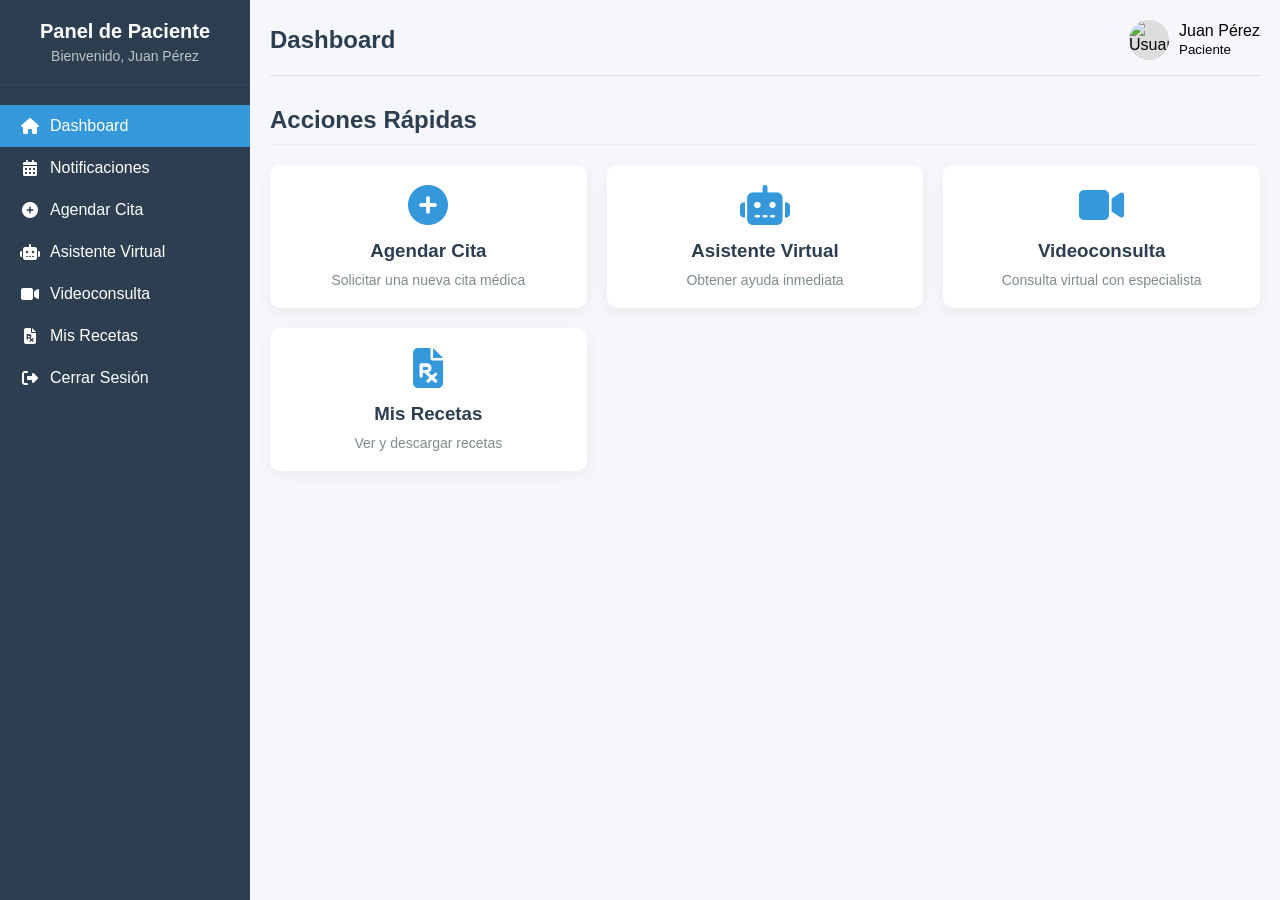
==== index.html @ 9c6218dd "Telemed" ====
<!DOCTYPE html>
<html lang="es">
<head>
    <meta charset="UTF-8">
    <meta name="viewport" content="width=device-width, initial-scale=1.0">
    <title>Panel de Paciente - Sistema Médico</title>
    <link rel="stylesheet" href="https://cdnjs.cloudflare.com/ajax/libs/font-awesome/6.4.0/css/all.min.css">
    <style>
        :root {
            --primary-color: #3498db;
            --secondary-color: #2c3e50;
            --accent-color: #e74c3c;
            --light-color: #ecf0f1;
            --success-color: #2ecc71;
            --warning-color: #f39c12;
            --sidebar-width: 250px;
        }
        
        * {
            margin: 0;
            padding: 0;
            box-sizing: border-box;
            font-family: 'Segoe UI', Tahoma, Geneva, Verdana, sans-serif;
        }
        
        body {
            background-color: #f5f7fa;
            display: flex;
            min-height: 100vh;
        }
        
        /* Sidebar */
        .sidebar {
            width: var(--sidebar-width);
            background-color: var(--secondary-color);
            color: white;
            height: 100vh;
            position: fixed;
            transition: all 0.3s;
            z-index: 1000;
        }
        
        .sidebar-header {
            padding: 20px;
            text-align: center;
            border-bottom: 1px solid #34495e;
        }
        
        .sidebar-header h2 {
            font-size: 20px;
            margin-bottom: 5px;
        }
        
        .sidebar-header p {
            font-size: 14px;
            color: #bdc3c7;
        }
        
        .sidebar-menu {
            padding: 20px 0;
        }
        
        .menu-item {
            padding: 12px 20px;
            display: flex;
            align-items: center;
            cursor: pointer;
            transition: background-color 0.3s;
        }
        
        .menu-item:hover {
            background-color: #34495e;
        }
        
        .menu-item.active {
            background-color: var(--primary-color);
        }
        
        .menu-item i {
            margin-right: 10px;
            width: 20px;
            text-align: center;
        }
        
        /* Main Content */
        .main-content {
            flex: 1;
            margin-left: var(--sidebar-width);
            padding: 20px;
            transition: all 0.3s;
        }
        
        .header {
            display: flex;
            justify-content: space-between;
            align-items: center;
            margin-bottom: 30px;
            padding-bottom: 15px;
            border-bottom: 1px solid #ddd;
        }
        
        .header h1 {
            color: var(--secondary-color);
            font-size: 24px;
        }
        
        .user-info {
            display: flex;
            align-items: center;
        }
        
        .user-info img {
            width: 40px;
            height: 40px;
            border-radius: 50%;
            margin-right: 10px;
            background-color: #ddd;
        }
        
        /* Content Sections */
        .content-section {
            display: none;
            background-color: white;
            border-radius: 10px;
            box-shadow: 0 5px 15px rgba(0, 0, 0, 0.1);
            padding: 25px;
            margin-bottom: 30px;
        }
        
        .content-section.active {
            display: block;
        }
        
        .section-title {
            color: var(--secondary-color);
            margin-bottom: 20px;
            padding-bottom: 10px;
            border-bottom: 1px solid #eee;
        }
        
        /* Dashboard */
        .dashboard-cards {
            display: grid;
            grid-template-columns: repeat(auto-fill, minmax(250px, 1fr));
            gap: 20px;
            margin-bottom: 30px;
        }
        
        .card {
            background-color: white;
            border-radius: 10px;
            box-shadow: 0 5px 15px rgba(0, 0, 0, 0.05);
            padding: 20px;
            text-align: center;
            transition: transform 0.3s;
        }
        
        .card:hover {
            transform: translateY(-5px);
        }
        
        .card i {
            font-size: 40px;
            margin-bottom: 15px;
            color: var(--primary-color);
        }
        
        .card h3 {
            color: var(--secondary-color);
            margin-bottom: 10px;
        }
        
        .card p {
            color: #7f8c8d;
            font-size: 14px;
        }
        
        /* Forms */
        .form-group {
            margin-bottom: 20px;
        }
        
        .form-group label {
            display: block;
            margin-bottom: 5px;
            color: var(--secondary-color);
            font-weight: 500;
        }
        
        .form-group input, .form-group select, .form-group textarea {
            width: 100%;
            padding: 12px 15px;
            border: 1px solid #ddd;
            border-radius: 5px;
            font-size: 14px;
            transition: border 0.3s;
        }
        
        .form-group input:focus, .form-group select:focus, .form-group textarea:focus {
            border-color: var(--primary-color);
            outline: none;
        }
        
        .btn {
            display: inline-block;
            padding: 12px 20px;
            background-color: var(--primary-color);
            color: white;
            border: none;
            border-radius: 5px;
            font-size: 16px;
            cursor: pointer;
            transition: background-color 0.3s;
            text-decoration: none;
        }
        
        .btn:hover {
            background-color: #2980b9;
        }
        
        .btn-success {
            background-color: var(--success-color);
        }
        
        .btn-success:hover {
            background-color: #27ae60;
        }
        
        .btn-warning {
            background-color: var(--warning-color);
        }
        
        .btn-warning:hover {
            background-color: #e67e22;
        }
        
        /* Appointments */
        .appointments-list {
            display: grid;
            gap: 15px;
        }
        
        .appointment-item {
            display: flex;
            justify-content: space-between;
            align-items: center;
            padding: 15px;
            border: 1px solid #eee;
            border-radius: 5px;
            background-color: #f9f9f9;
        }
        
        .appointment-info h4 {
            color: var(--secondary-color);
            margin-bottom: 5px;
        }
        
        .appointment-info p {
            color: #7f8c8d;
            font-size: 14px;
        }
        
        .appointment-actions {
            display: flex;
            gap: 10px;
        }
        
        /* Chatbot */
        .chatbot-container {
            display: flex;
            flex-direction: column;
            height: 500px;
            border: 1px solid #ddd;
            border-radius: 10px;
            overflow: hidden;
        }
        
        .chatbot-header {
            background-color: var(--primary-color);
            color: white;
            padding: 15px;
            text-align: center;
        }
        
        .chatbot-messages {
            flex: 1;
            padding: 15px;
            overflow-y: auto;
            background-color: #f9f9f9;
        }
        
        .message {
            margin-bottom: 15px;
            padding: 10px 15px;
            border-radius: 18px;
            max-width: 80%;
        }
        
        .message.bot {
            background-color: white;
            border: 1px solid #ddd;
            align-self: flex-start;
        }
        
        .message.user {
            background-color: var(--primary-color);
            color: white;
            margin-left: auto;
        }
        
        .chatbot-input {
            display: flex;
            padding: 15px;
            border-top: 1px solid #ddd;
            background-color: white;
        }
        
        .chatbot-input input {
            flex: 1;
            padding: 12px;
            border: 1px solid #ddd;
            border-radius: 30px;
            margin-right: 10px;
        }
        
        .quick-actions {
            display: flex;
            flex-wrap: wrap;
            gap: 10px;
            margin-top: 15px;
        }
        
        .quick-action {
            background-color: #e1f0fa;
            border: 1px solid #b3d9f2;
            border-radius: 20px;
            padding: 8px 15px;
            font-size: 14px;
            cursor: pointer;
            transition: background-color 0.3s;
        }
        
        .quick-action:hover {
            background-color: #cce5ff;
        }
        
        /* Payment */
        .payment-methods {
            display: grid;
            grid-template-columns: repeat(auto-fill, minmax(200px, 1fr));
            gap: 15px;
            margin-bottom: 20px;
        }
        
        .payment-method {
            border: 2px solid #ddd;
            border-radius: 10px;
            padding: 15px;
            text-align: center;
            cursor: pointer;
            transition: all 0.3s;
        }
        
        .payment-method.selected {
            border-color: var(--primary-color);
            background-color: #e1f0fa;
        }
        
        .payment-method i {
            font-size: 30px;
            margin-bottom: 10px;
            color: var(--secondary-color);
        }
        
        /* Prescriptions */
        .prescriptions-list {
            display: grid;
            gap: 15px;
        }
        
        .prescription-item {
            display: flex;
            justify-content: space-between;
            align-items: center;
            padding: 15px;
            border: 1px solid #eee;
            border-radius: 5px;
            background-color: #f9f9f9;
        }
        
        .prescription-info h4 {
            color: var(--secondary-color);
            margin-bottom: 5px;
        }
        
        .prescription-info p {
            color: #7f8c8d;
            font-size: 14px;
        }
        
        /* Modal */
        .modal {
            display: none;
            position: fixed;
            top: 0;
            left: 0;
            width: 100%;
            height: 100%;
            background-color: rgba(0, 0, 0, 0.5);
            z-index: 2000;
            justify-content: center;
            align-items: center;
        }
        
        .modal-content {
            background-color: white;
            border-radius: 10px;
            width: 90%;
            max-width: 500px;
            padding: 25px;
            position: relative;
        }
        
        .modal-header {
            display: flex;
            justify-content: space-between;
            align-items: center;
            margin-bottom: 20px;
        }
        
        .close-modal {
            background: none;
            border: none;
            font-size: 24px;
            cursor: pointer;
            color: #7f8c8d;
        }
        
        /* Responsive */
        @media (max-width: 768px) {
            .sidebar {
                width: 70px;
                overflow: hidden;
            }
            
            .sidebar-header h2, .sidebar-header p, .menu-item span {
                display: none;
            }
            
            .menu-item {
                justify-content: center;
            }
            
            .menu-item i {
                margin-right: 0;
                font-size: 20px;
            }
            
            .main-content {
                margin-left: 70px;
            }
        }
        
        @media (max-width: 576px) {
            .dashboard-cards {
                grid-template-columns: 1fr;
            }
            
            .appointment-item, .prescription-item {
                flex-direction: column;
                align-items: flex-start;
            }
            
            .appointment-actions {
                margin-top: 10px;
                width: 100%;
                justify-content: space-between;
            }
        }
    </style>
</head>
<body>
    <!-- Sidebar -->
    <div class="sidebar">
        <div class="sidebar-header">
            <h2>Panel de Paciente</h2>
            <p>Bienvenido, Juan Pérez</p>
        </div>
        <div class="sidebar-menu">
            <div class="menu-item active" data-section="dashboard">
                <i class="fas fa-home"></i>
                <span>Dashboard</span>
            </div>
            <div class="menu-item" data-section="appointments">
                <i class="fas fa-calendar-alt"></i>
                <span>Notificaciones</span>
            </div>
            <div class="menu-item" data-section="schedule">
                <i class="fas fa-plus-circle"></i>
                <span>Agendar Cita</span>
            </div>
            <div class="menu-item" data-section="chatbot">
                <i class="fas fa-robot"></i>
                <span>Asistente Virtual</span>
            </div>
            <div class="menu-item" data-section="video-consultation">
                <i class="fas fa-video"></i>
                <span>Videoconsulta</span>
            </div>
            <div class="menu-item" data-section="prescriptions">
                <i class="fas fa-file-prescription"></i>
                <span>Mis Recetas</span>
            </div>
            <div class="menu-item">
                <i class="fas fa-sign-out-alt"></i>
                <span>Cerrar Sesión</span>
            </div>
        </div>
    </div>

    <!-- Main Content -->
    <div class="main-content">
        <div class="header">
            <h1 id="section-title">Dashboard</h1>
            <div class="user-info">
                <img src="#" alt="Usuario">
                <div>
                    <div>Juan Pérez</div>
                    <small>Paciente</small>
                </div>
            </div>
        </div>

            <h2 class="section-title">Acciones Rápidas</h2>
            <div class="dashboard-cards">
                <div class="card" onclick="showSection('schedule')">
                    <i class="fas fa-plus-circle"></i>
                    <h3>Agendar Cita</h3>
                    <p>Solicitar una nueva cita médica</p>
                </div>
                <div class="card" onclick="showSection('chatbot')">
                    <i class="fas fa-robot"></i>
                    <h3>Asistente Virtual</h3>
                    <p>Obtener ayuda inmediata</p>
                </div>
                <div class="card" onclick="showSection('video-consultation')">
                    <i class="fas fa-video"></i>
                    <h3>Videoconsulta</h3>
                    <p>Consulta virtual con especialista</p>
                </div>
                <div class="card" onclick="showSection('prescriptions')">
                    <i class="fas fa-file-prescription"></i>
                    <h3>Mis Recetas</h3>
                    <p>Ver y descargar recetas</p>
                </div>
            </div>
        </div>

        <!-- Appointments Section -->
        <div id="appointments" class="content-section">
            <h2 class="section-title">Modulo de notificaciones</h2>
            <div class="appointments-list">
                <div class="appointment-item">
                    <div class="appointment-info">
                        <h4>Consulta General</h4>
                        <p><i class="far fa-calendar"></i> 15 Oct, 2023 - 10:00 AM</p>
                        <p><i class="fas fa-user-md"></i> Dr. María González</p>
                        <p><i class="fas fa-map-marker-alt"></i> Consultorio 204</p>
                    </div>
                    <div class="appointment-actions">
                        <button class="btn btn-success">Confirmar</button>
                        <button class="btn btn-warning">Reagendar</button>
                        <button class="btn">Cancelar</button>
                    </div>
                </div>
                <div class="appointment-item">
                    <div class="appointment-info">
                        <h4>Control Cardiológico</h4>
                        <p><i class="far fa-calendar"></i> 20 Oct, 2023 - 3:30 PM</p>
                        <p><i class="fas fa-user-md"></i> Dr. Carlos Rodríguez</p>
                        <p><i class="fas fa-map-marker-alt"></i> Consultorio 105</p>
                    </div>
                    <div class="appointment-actions">
                        <button class="btn btn-success">Confirmar</button>
                        <button class="btn btn-warning">Reagendar</button>
                        <button class="btn">Cancelar</button>
                    </div>
                </div>
                <div class="appointment-item">
                    <div class="appointment-info">
                        <h4>Dermatología</h4>
                        <p><i class="far fa-calendar"></i> 25 Oct, 2023 - 11:15 AM</p>
                        <p><i class="fas fa-user-md"></i> Dra. Laura Martínez</p>
                        <p><i class="fas fa-map-marker-alt"></i> Consultorio 312</p>
                    </div>
                    <div class="appointment-actions">
                        <button class="btn btn-success">Confirmar</button>
                        <button class="btn btn-warning">Reagendar</button>
                        <button class="btn">Cancelar</button>
                    </div>
                </div>
            </div>
        </div>

        <!-- Schedule Appointment Section -->
        <div id="schedule" class="content-section">
            <h2 class="section-title">Agendar Nueva Cita</h2>
            <form id="schedule-form">
                <div class="form-group">
                    <label for="appointment-type">Tipo de Consulta</label>
                    <select id="appointment-type" required>
                        <option value="">Selecciona el tipo de consulta</option>
                        <option value="general">Consulta General</option>
                        <option value="specialist">Especialista</option>
                        <option value="follow-up">Control</option>
                        <option value="emergency">Urgencia</option>
                    </select>
                </div>
                
                <div class="form-group">
                    <label for="specialty">Especialidad (si aplica)</label>
                    <select id="specialty">
                        <option value="">Selecciona especialidad</option>
                        <option value="cardiology">Cardiología</option>
                        <option value="dermatology">Dermatología</option>
                        <option value="pediatrics">Pediatría</option>
                        <option value="neurology">Neurología</option>
                        <option value="orthopedics">Ortopedia</option>
                    </select>
                </div>
                
                <div class="form-group">
                    <label for="doctor">Médico (opcional)</label>
                    <select id="doctor">
                        <option value="">Selecciona médico</option>
                        <option value="1">Dr. María González</option>
                        <option value="2">Dr. Carlos Rodríguez</option>
                        <option value="3">Dra. Laura Martínez</option>
                        <option value="4">Dr. Javier López</option>
                    </select>
                </div>
                
                <div class="form-group">
                    <label for="appointment-date">Fecha Preferida</label>
                    <input type="date" id="appointment-date" required>
                </div>
                
                <div class="form-group">
                    <label for="appointment-time">Hora Preferida</label>
                    <select id="appointment-time" required>
                        <option value="">Selecciona hora</option>
                        <option value="08:00">8:00 AM</option>
                        <option value="09:00">9:00 AM</option>
                        <option value="10:00">10:00 AM</option>
                        <option value="11:00">11:00 AM</option>
                        <option value="14:00">2:00 PM</option>
                        <option value="15:00">3:00 PM</option>
                        <option value="16:00">4:00 PM</option>
                    </select>
                </div>
                
                <div class="form-group">
                    <label for="symptoms">Síntomas o Motivo de Consulta</label>
                    <textarea id="symptoms" rows="4" placeholder="Describe brevemente tus síntomas o el motivo de tu consulta"></textarea>
                </div>
                
                <button type="submit" class="btn">Solicitar Cita</button>
            </form>
        </div>

        <!-- Chatbot Section -->
        <div id="chatbot" class="content-section">
            <h2 class="section-title">Asistente Virtual de Salud</h2>
            <div class="chatbot-container">
                <div class="chatbot-header">
                    <h3>Asistente Médico Virtual</h3>
                    <p>Estoy aquí para ayudarte con tus consultas de salud</p>
                </div>
                <div class="chatbot-messages" id="chatbot-messages">
                    <div class="message bot">
                        <p>¡Hola! Soy tu asistente virtual de salud. ¿En qué puedo ayudarte hoy?</p>
                    </div>
                </div>
                <div class="chatbot-input">
                    <input type="text" id="chat-input" placeholder="Escribe tu mensaje...">
                    <button class="btn" id="send-message">Enviar</button>
                </div>
            </div>
            
            <div class="quick-actions">
                <div class="quick-action" data-message="Tengo fiebre y dolor de cabeza">Síntomas: Fiebre y dolor de cabeza</div>
                <div class="quick-action" data-message="Necesito una receta médica">Solicitar receta médica</div>
                <div class="quick-action" data-message="Quiero agendar una cita">Agendar cita médica</div>
                <div class="quick-action" data-message="Necesito una videoconsulta">Solicitar videoconsulta</div>
            </div>
            
            <div style="margin-top: 20px; text-align: center;">
                <button class="btn" id="start-video-call">
                    <i class="fas fa-video"></i> Iniciar Videollamada con Especialista
                </button>
            </div>
        </div>

        <!-- Video Consultation Section -->
        <div id="video-consultation" class="content-section">
            <h2 class="section-title">Videoconsulta</h2>
            
            <div class="dashboard-cards">
                <div class="card">
                    <i class="fas fa-video"></i>
                    <h3>Consulta General</h3>
                    <p>Consulta virtual con médico general</p>
                    <p style="margin-top: 10px; font-weight: bold;">$25.000</p>
                    <button class="btn" style="margin-top: 15px;" onclick="showPaymentModal('general')">Solicitar</button>
                </div>
                <div class="card">
                    <i class="fas fa-stethoscope"></i>
                    <h3>Especialista</h3>
                    <p>Consulta con médico especialista</p>
                    <p style="margin-top: 10px; font-weight: bold;">$40.000</p>
                    <button class="btn" style="margin-top: 15px;" onclick="showPaymentModal('specialist')">Solicitar</button>
                </div>
            </div>
            
            <h3 style="margin-top: 30px; margin-bottom: 15px;">Próximas Videoconsultas</h3>
            <div class="appointments-list">
                <div class="appointment-item">
                    <div class="appointment-info">
                        <h4>Consulta General - Videollamada</h4>
                        <p><i class="far fa-calendar"></i> 18 Oct, 2023 - 2:00 PM</p>
                        <p><i class="fas fa-user-md"></i> Dr. Javier López</p>
                        <p><i class="fas fa-video"></i> Enlace: <a href="#">Unirse a la videollamada</a></p>
                    </div>
                    <div class="appointment-actions">
                        <button class="btn btn-success">Unirse</button>
                        <button class="btn">Cancelar</button>
                    </div>
                </div>
            </div>
        </div>

        <!-- Prescriptions Section -->
        <div id="prescriptions" class="content-section">
            <h2 class="section-title">Mis Recetas Médicas</h2>
            
            <div class="prescriptions-list">
                <div class="prescription-item">
                    <div class="prescription-info">
                        <h4>Paracetamol 500mg</h4>
                        <p><i class="fas fa-user-md"></i> Dr. María González</p>
                        <p><i class="far fa-calendar"></i> Emitida: 10 Oct, 2023</p>
                        <p><i class="fas fa-prescription-bottle-alt"></i> Tomar 1 comprimido cada 8 horas por 5 días</p>
                    </div>
                    <div class="appointment-actions">
                        <button class="btn" onclick="downloadPrescription(1)">
                            <i class="fas fa-download"></i> Descargar PDF
                        </button>
                    </div>
                </div>
                <div class="prescription-item">
                    <div class="prescription-info">
                        <h4>Ibuprofeno 400mg</h4>
                        <p><i class="fas fa-user-md"></i> Dr. Carlos Rodríguez</p>
                        <p><i class="far fa-calendar"></i> Emitida: 5 Oct, 2023</p>
                        <p><i class="fas fa-prescription-bottle-alt"></i> Tomar 1 comprimido cada 12 horas por 3 días</p>
                    </div>
                    <div class="appointment-actions">
                        <button class="btn" onclick="downloadPrescription(2)">
                            <i class="fas fa-download"></i> Descargar PDF
                        </button>
                    </div>
                </div>
                <div class="prescription-item">
                    <div class="prescription-info">
                        <h4>Amoxicilina 500mg</h4>
                        <p><i class="fas fa-user-md"></i> Dra. Laura Martínez</p>
                        <p><i class="far fa-calendar"></i> Emitida: 1 Oct, 2023</p>
                        <p><i class="fas fa-prescription-bottle-alt"></i> Tomar 1 comprimido cada 8 horas por 7 días</p>
                    </div>
                    <div class="appointment-actions">
                        <button class="btn" onclick="downloadPrescription(3)">
                            <i class="fas fa-download"></i> Descargar PDF
                        </button>
                    </div>
                </div>
            </div>
            
            <div style="margin-top: 30px; text-align: center;">
                <button class="btn" onclick="requestNewPrescription()">
                    <i class="fas fa-plus"></i> Solicitar Nueva Receta
                </button>
            </div>
        </div>
    </div>

    <!-- Payment Modal -->
    <div id="payment-modal" class="modal">
        <div class="modal-content">
            <div class="modal-header">
                <h3>Pago de Videoconsulta</h3>
                <button class="close-modal">&times;</button>
            </div>
            <div class="form-group">
                <label for="consultation-type">Tipo de Consulta</label>
                <input type="text" id="consultation-type" readonly>
            </div>
            <div class="form-group">
                <label for="consultation-price">Precio</label>
                <input type="text" id="consultation-price" readonly>
            </div>
            
            <h4 style="margin: 20px 0 10px;">Método de Pago</h4>
            <div class="payment-methods">
                <div class="payment-method" data-method="credit-card">
                    <i class="far fa-credit-card"></i>
                    <p>Tarjeta de Crédito</p>
                </div>
                <div class="payment-method" data-method="debit-card">
                    <i class="fas fa-credit-card"></i>
                    <p>Tarjeta de Débito</p>
                </div>
                <div class="payment-method" data-method="paypal">
                    <i class="fab fa-paypal"></i>
                    <p>PayPal</p>
                </div>
            </div>
            
            <div id="credit-card-form" style="display: none;">
                <div class="form-group">
                    <label for="card-number">Número de Tarjeta</label>
                    <input type="text" id="card-number" placeholder="1234 5678 9012 3456">
                </div>
                <div style="display: flex; gap: 15px;">
                    <div class="form-group" style="flex: 1;">
                        <label for="card-expiry">Fecha de Vencimiento</label>
                        <input type="text" id="card-expiry" placeholder="MM/AA">
                    </div>
                    <div class="form-group" style="flex: 1;">
                        <label for="card-cvc">CVC</label>
                        <input type="text" id="card-cvc" placeholder="123">
                    </div>
                </div>
                <div class="form-group">
                    <label for="card-name">Nombre en la Tarjeta</label>
                    <input type="text" id="card-name" placeholder="Juan Pérez">
                </div>
            </div>
            
            <button class="btn" style="width: 100%; margin-top: 20px;" id="confirm-payment">Confirmar Pago</button>
        </div>
    </div>

    <script>
        // Navigation
        document.querySelectorAll('.menu-item').forEach(item => {
            if (item.dataset.section) {
                item.addEventListener('click', function() {
                    document.querySelectorAll('.menu-item').forEach(i => i.classList.remove('active'));
                    this.classList.add('active');
                    showSection(this.dataset.section);
                });
            }
        });

        function showSection(sectionId) {
            document.querySelectorAll('.content-section').forEach(section => {
                section.classList.remove('active');
            });
            document.getElementById(sectionId).classList.add('active');
            
            // Update section title
            const titles = {
                'dashboard': 'Dashboard',
                'appointments': 'Notificaciones',
                'schedule': 'Agendar Cita',
                'chatbot': 'Asistente Virtual',
                'video-consultation': 'Videoconsulta',
                'prescriptions': 'Mis Recetas'
            };
            
            document.getElementById('section-title').textContent = titles[sectionId] || 'Dashboard';
        }

        // Chatbot functionality
        document.getElementById('send-message').addEventListener('click', sendMessage);
        document.getElementById('chat-input').addEventListener('keypress', function(e) {
            if (e.key === 'Enter') {
                sendMessage();
            }
        });

        document.querySelectorAll('.quick-action').forEach(action => {
            action.addEventListener('click', function() {
                document.getElementById('chat-input').value = this.dataset.message;
                sendMessage();
            });
        });

        function sendMessage() {
            const input = document.getElementById('chat-input');
            const message = input.value.trim();
            
            if (message === '') return;
            
            // Add user message
            addMessage(message, 'user');
            input.value = '';
            
            // Simulate bot response
            setTimeout(() => {
                let response = "Entiendo tu consulta. Te recomiendo que agendes una cita con un especialista para una evaluación completa.";
                
                if (message.includes('fiebre') || message.includes('dolor de cabeza')) {
                    response = "Parece que tienes síntomas de fiebre y dolor de cabeza. ¿Has tomado algún medicamento?";
                } else if (message.includes('receta')) {
                    response = "Para solicitar una receta médica, por favor agenda una cita con tu médico.";
                } else if (message.includes('agendar')) {
                    response = "Puedes agendar una cita en la sección 'Agendar Cita' del menú.";
                } else if (message.includes('videoconsulta')) {
                    response = "Puedes solicitar una videoconsulta en la sección 'Videoconsulta' del menú.";
                }
                
                addMessage(response, 'bot');
            }, 1000);
        }
        function addMessage(text, sender) {
            const messageContainer = document.createElement('div');
            messageContainer.classList.add('message', sender);
            messageContainer.innerHTML = `<p>${text}</p>`;
            document.getElementById('chatbot-messages').appendChild(messageContainer);
            document.getElementById('chatbot-messages').scrollTop = document.getElementById('chatbot-messages').scrollHeight;
        }
        // Payment Modal
        const paymentModal = document.getElementById('payment-modal');
        const closeModalBtn = document.querySelector('.close-modal');
        const paymentMethods = document.querySelectorAll('.payment-method');
        let selectedMethod = null;
        let consultationType = '';
        let consultationPrice = 0;
        function showPaymentModal(type) {
            consultationType = type === 'general' ? 'Consulta General' : type === 'specialist' ? 'Especialista' : 'Control';
            consultationPrice = type === 'general' ? 25000 : type === 'specialist' ? 40000 : 20000;
            
            document.getElementById('consultation-type').value = consultationType;
            document.getElementById('consultation-price').value = `$${consultationPrice.toLocaleString()}`;
            
            paymentModal.style.display = 'flex';
        }
        closeModalBtn.addEventListener('click', () => {
            paymentModal.style.display = 'none';
            resetPaymentModal();
        });
        window.addEventListener('click', (e) => {
            if (e.target === paymentModal) {
                paymentModal.style.display = 'none';
                resetPaymentModal();
            }
        });
        paymentMethods.forEach(method => {
            method.addEventListener('click', function() {
                paymentMethods.forEach(m => m.classList.remove('selected'));
                this.classList.add('selected');
                selectedMethod = this.dataset.method;
                
                document.getElementById('credit-card-form').style.display = selectedMethod === 'credit-card' || selectedMethod === 'debit-card' ? 'block' : 'none';
            });
        });
        document.getElementById('confirm-payment').addEventListener('click', () => {
            if (!selectedMethod) {
                alert('Por favor, selecciona un método de pago.');
                return;
            }
            
            if (selectedMethod === 'credit-card' || selectedMethod === 'debit-card') {
                const cardNumber = document.getElementById('card-number').value.trim();
                const cardExpiry = document.getElementById('card-expiry').value.trim();
                const cardCvc = document.getElementById('card-cvc').value.trim();
                const cardName = document.getElementById('card-name').value.trim();
                
                if (!cardNumber || !cardExpiry || !cardCvc || !cardName) {
                    alert('Por favor, completa todos los campos de la tarjeta.');
                    return;
                }
            }
            
            alert(`Pago de $${consultationPrice.toLocaleString()} por ${consultationType} realizado con éxito.`);
            paymentModal.style.display = 'none';
            resetPaymentModal();
        });
        function resetPaymentModal() {
            selectedMethod = null;
            consultationType = '';
            consultationPrice = 0;
            paymentMethods.forEach(m => m.classList.remove('selected'));
            document.getElementById('credit-card-form').style.display = 'none';
            document.getElementById('card-number').value = '';
            document.getElementById('card-expiry').value = '';
            document.getElementById('card-cvc').value = '';
            document.getElementById('card-name').value = '';
        }
        // Prescription Download
        function downloadPrescription(id) {
            alert(`Descargando receta médica #${id}...`);
            // Aquí iría la lógica para descargar el PDF real
        }
        function requestNewPrescription() {
            alert('Funcionalidad para solicitar una nueva receta médica próximamente.');
        }
        // Profile Update
        document.getElementById('profile-form').addEventListener('submit', function(e)
        {
            e.preventDefault();
            alert('Perfil actualizado con éxito.');
        });
    </script>
</body>
</html>
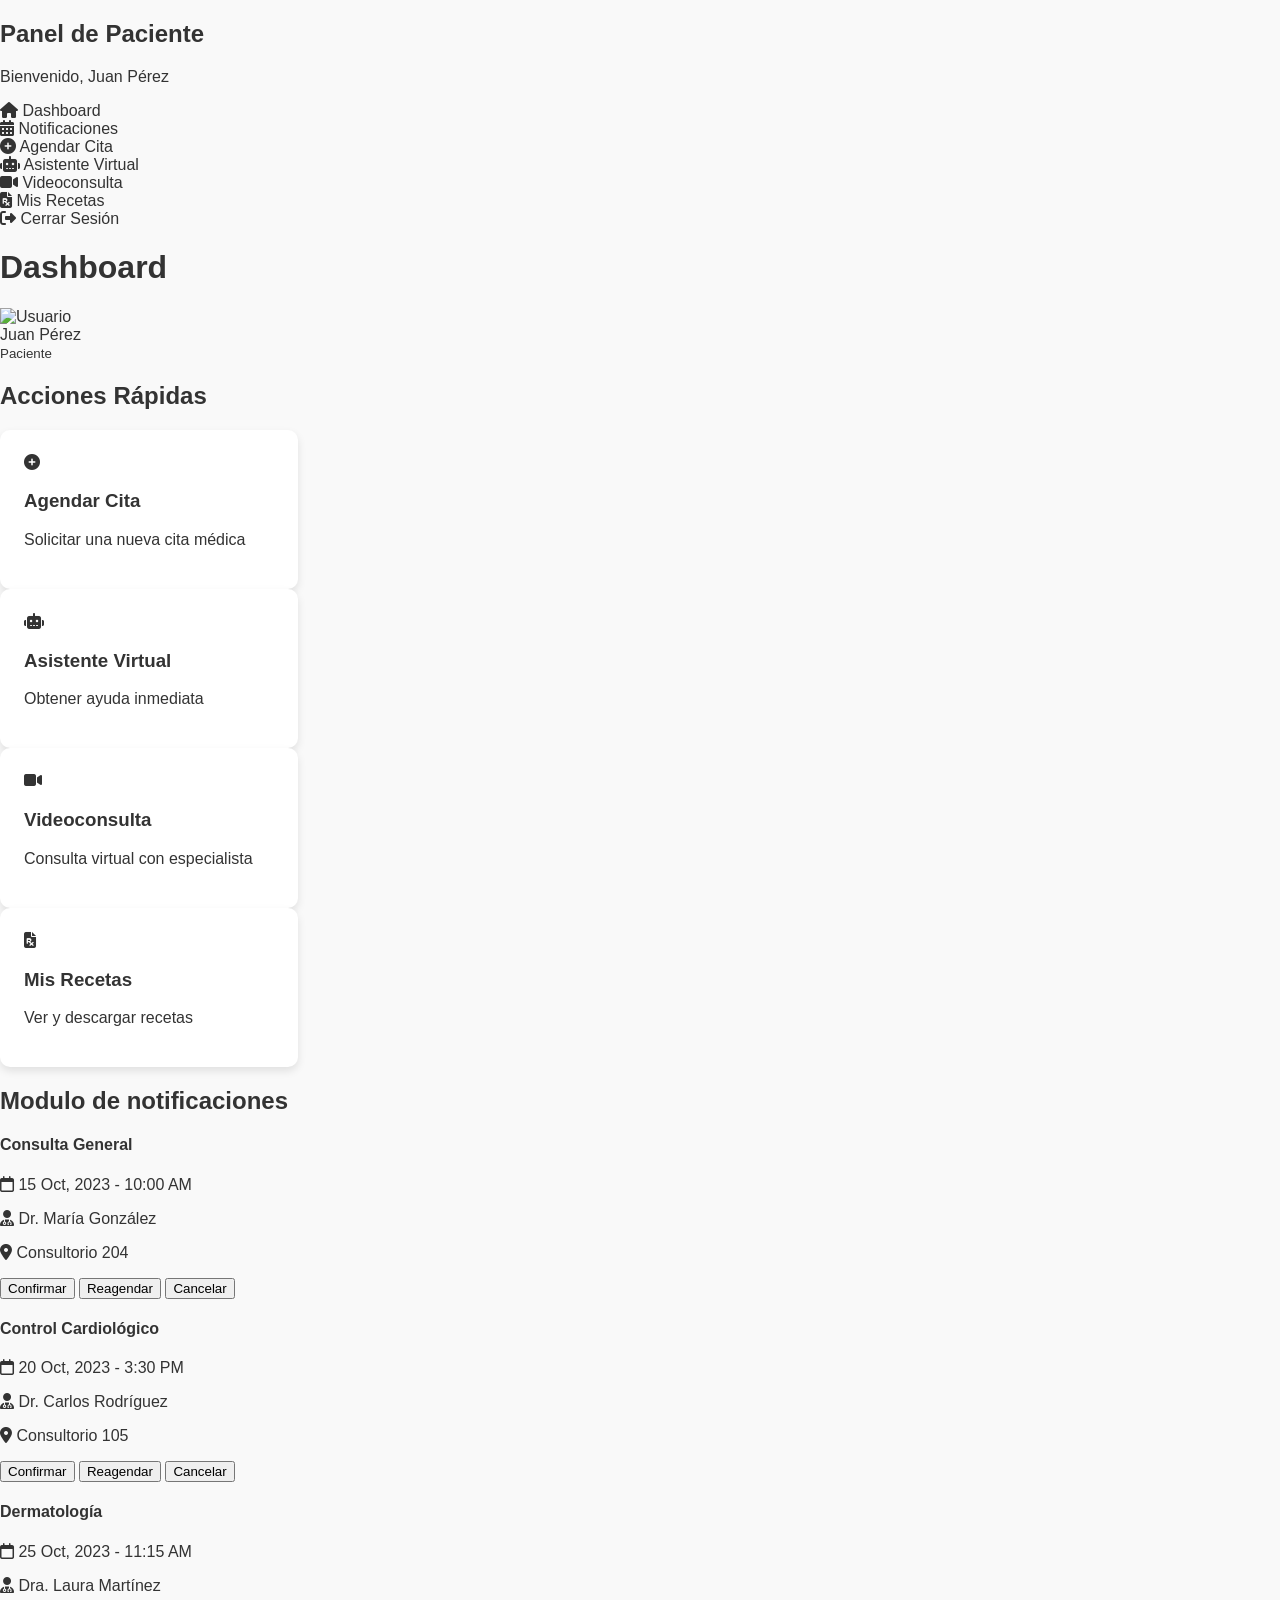
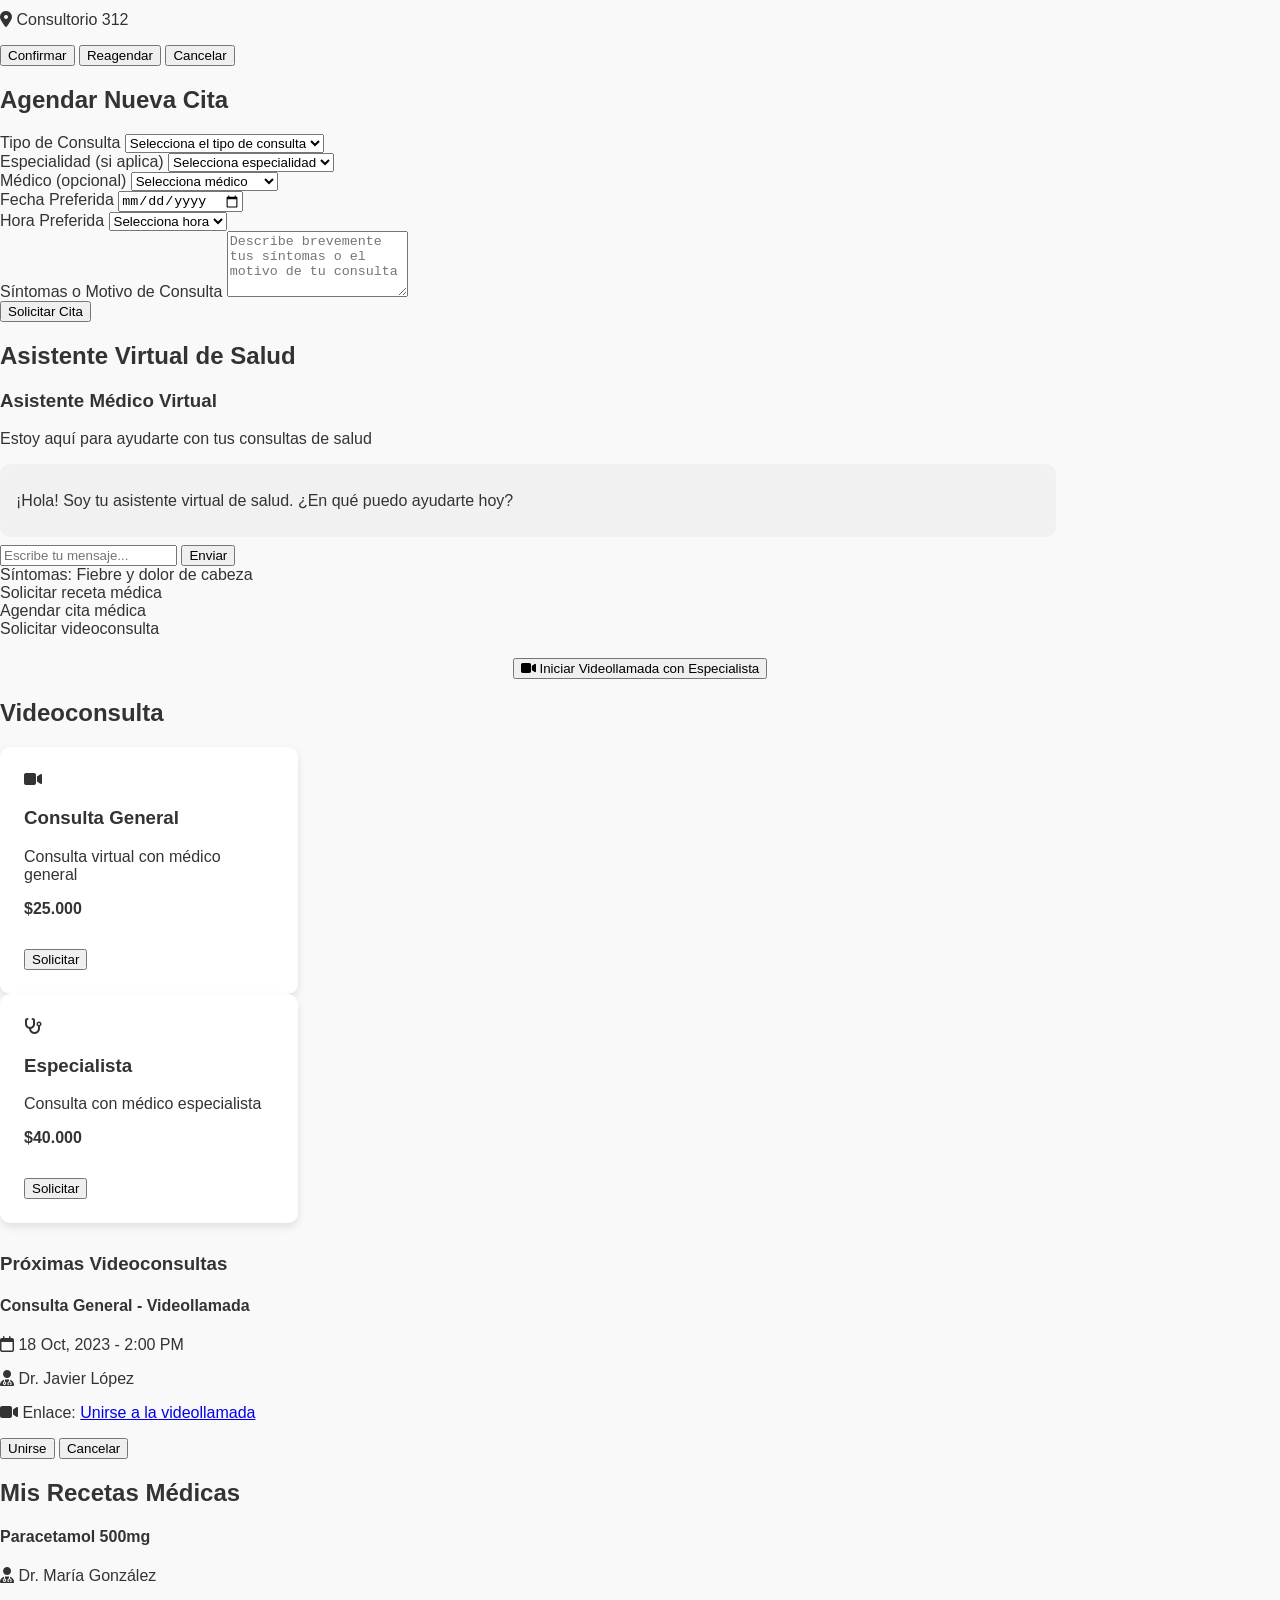
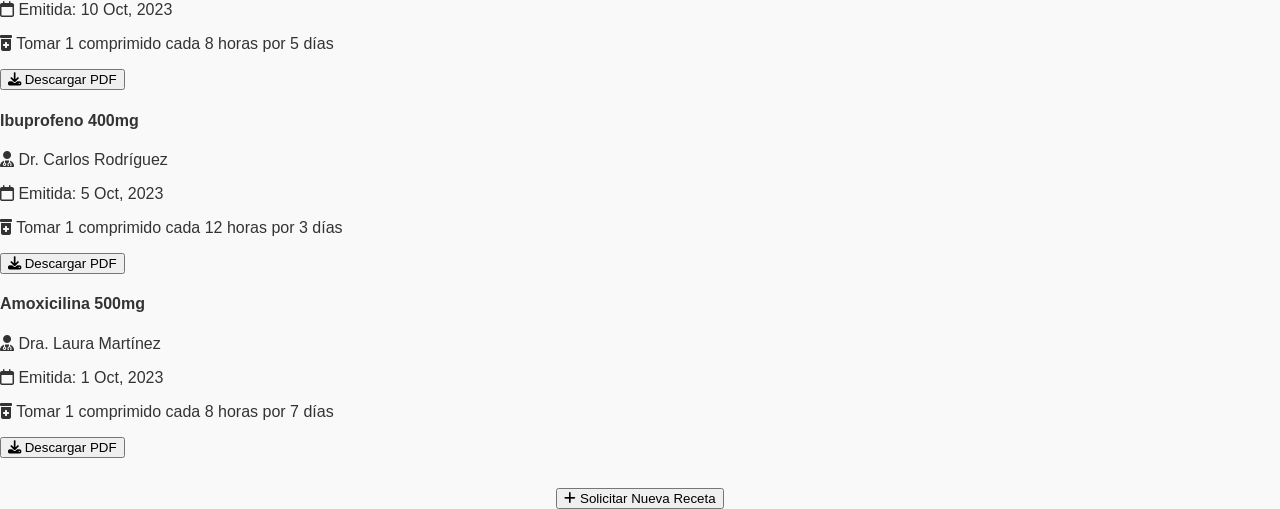
==== commit 96c697d1: "primera correccion carpeta php" ====
--- a/index.html
+++ b/index.html
@@ -5,479 +5,7 @@
     <meta name="viewport" content="width=device-width, initial-scale=1.0">
     <title>Panel de Paciente - Sistema Médico</title>
     <link rel="stylesheet" href="https://cdnjs.cloudflare.com/ajax/libs/font-awesome/6.4.0/css/all.min.css">
-    <style>
-        :root {
-            --primary-color: #3498db;
-            --secondary-color: #2c3e50;
-            --accent-color: #e74c3c;
-            --light-color: #ecf0f1;
-            --success-color: #2ecc71;
-            --warning-color: #f39c12;
-            --sidebar-width: 250px;
-        }
-        
-        * {
-            margin: 0;
-            padding: 0;
-            box-sizing: border-box;
-            font-family: 'Segoe UI', Tahoma, Geneva, Verdana, sans-serif;
-        }
-        
-        body {
-            background-color: #f5f7fa;
-            display: flex;
-            min-height: 100vh;
-        }
-        
-        /* Sidebar */
-        .sidebar {
-            width: var(--sidebar-width);
-            background-color: var(--secondary-color);
-            color: white;
-            height: 100vh;
-            position: fixed;
-            transition: all 0.3s;
-            z-index: 1000;
-        }
-        
-        .sidebar-header {
-            padding: 20px;
-            text-align: center;
-            border-bottom: 1px solid #34495e;
-        }
-        
-        .sidebar-header h2 {
-            font-size: 20px;
-            margin-bottom: 5px;
-        }
-        
-        .sidebar-header p {
-            font-size: 14px;
-            color: #bdc3c7;
-        }
-        
-        .sidebar-menu {
-            padding: 20px 0;
-        }
-        
-        .menu-item {
-            padding: 12px 20px;
-            display: flex;
-            align-items: center;
-            cursor: pointer;
-            transition: background-color 0.3s;
-        }
-        
-        .menu-item:hover {
-            background-color: #34495e;
-        }
-        
-        .menu-item.active {
-            background-color: var(--primary-color);
-        }
-        
-        .menu-item i {
-            margin-right: 10px;
-            width: 20px;
-            text-align: center;
-        }
-        
-        /* Main Content */
-        .main-content {
-            flex: 1;
-            margin-left: var(--sidebar-width);
-            padding: 20px;
-            transition: all 0.3s;
-        }
-        
-        .header {
-            display: flex;
-            justify-content: space-between;
-            align-items: center;
-            margin-bottom: 30px;
-            padding-bottom: 15px;
-            border-bottom: 1px solid #ddd;
-        }
-        
-        .header h1 {
-            color: var(--secondary-color);
-            font-size: 24px;
-        }
-        
-        .user-info {
-            display: flex;
-            align-items: center;
-        }
-        
-        .user-info img {
-            width: 40px;
-            height: 40px;
-            border-radius: 50%;
-            margin-right: 10px;
-            background-color: #ddd;
-        }
-        
-        /* Content Sections */
-        .content-section {
-            display: none;
-            background-color: white;
-            border-radius: 10px;
-            box-shadow: 0 5px 15px rgba(0, 0, 0, 0.1);
-            padding: 25px;
-            margin-bottom: 30px;
-        }
-        
-        .content-section.active {
-            display: block;
-        }
-        
-        .section-title {
-            color: var(--secondary-color);
-            margin-bottom: 20px;
-            padding-bottom: 10px;
-            border-bottom: 1px solid #eee;
-        }
-        
-        /* Dashboard */
-        .dashboard-cards {
-            display: grid;
-            grid-template-columns: repeat(auto-fill, minmax(250px, 1fr));
-            gap: 20px;
-            margin-bottom: 30px;
-        }
-        
-        .card {
-            background-color: white;
-            border-radius: 10px;
-            box-shadow: 0 5px 15px rgba(0, 0, 0, 0.05);
-            padding: 20px;
-            text-align: center;
-            transition: transform 0.3s;
-        }
-        
-        .card:hover {
-            transform: translateY(-5px);
-        }
-        
-        .card i {
-            font-size: 40px;
-            margin-bottom: 15px;
-            color: var(--primary-color);
-        }
-        
-        .card h3 {
-            color: var(--secondary-color);
-            margin-bottom: 10px;
-        }
-        
-        .card p {
-            color: #7f8c8d;
-            font-size: 14px;
-        }
-        
-        /* Forms */
-        .form-group {
-            margin-bottom: 20px;
-        }
-        
-        .form-group label {
-            display: block;
-            margin-bottom: 5px;
-            color: var(--secondary-color);
-            font-weight: 500;
-        }
-        
-        .form-group input, .form-group select, .form-group textarea {
-            width: 100%;
-            padding: 12px 15px;
-            border: 1px solid #ddd;
-            border-radius: 5px;
-            font-size: 14px;
-            transition: border 0.3s;
-        }
-        
-        .form-group input:focus, .form-group select:focus, .form-group textarea:focus {
-            border-color: var(--primary-color);
-            outline: none;
-        }
-        
-        .btn {
-            display: inline-block;
-            padding: 12px 20px;
-            background-color: var(--primary-color);
-            color: white;
-            border: none;
-            border-radius: 5px;
-            font-size: 16px;
-            cursor: pointer;
-            transition: background-color 0.3s;
-            text-decoration: none;
-        }
-        
-        .btn:hover {
-            background-color: #2980b9;
-        }
-        
-        .btn-success {
-            background-color: var(--success-color);
-        }
-        
-        .btn-success:hover {
-            background-color: #27ae60;
-        }
-        
-        .btn-warning {
-            background-color: var(--warning-color);
-        }
-        
-        .btn-warning:hover {
-            background-color: #e67e22;
-        }
-        
-        /* Appointments */
-        .appointments-list {
-            display: grid;
-            gap: 15px;
-        }
-        
-        .appointment-item {
-            display: flex;
-            justify-content: space-between;
-            align-items: center;
-            padding: 15px;
-            border: 1px solid #eee;
-            border-radius: 5px;
-            background-color: #f9f9f9;
-        }
-        
-        .appointment-info h4 {
-            color: var(--secondary-color);
-            margin-bottom: 5px;
-        }
-        
-        .appointment-info p {
-            color: #7f8c8d;
-            font-size: 14px;
-        }
-        
-        .appointment-actions {
-            display: flex;
-            gap: 10px;
-        }
-        
-        /* Chatbot */
-        .chatbot-container {
-            display: flex;
-            flex-direction: column;
-            height: 500px;
-            border: 1px solid #ddd;
-            border-radius: 10px;
-            overflow: hidden;
-        }
-        
-        .chatbot-header {
-            background-color: var(--primary-color);
-            color: white;
-            padding: 15px;
-            text-align: center;
-        }
-        
-        .chatbot-messages {
-            flex: 1;
-            padding: 15px;
-            overflow-y: auto;
-            background-color: #f9f9f9;
-        }
-        
-        .message {
-            margin-bottom: 15px;
-            padding: 10px 15px;
-            border-radius: 18px;
-            max-width: 80%;
-        }
-        
-        .message.bot {
-            background-color: white;
-            border: 1px solid #ddd;
-            align-self: flex-start;
-        }
-        
-        .message.user {
-            background-color: var(--primary-color);
-            color: white;
-            margin-left: auto;
-        }
-        
-        .chatbot-input {
-            display: flex;
-            padding: 15px;
-            border-top: 1px solid #ddd;
-            background-color: white;
-        }
-        
-        .chatbot-input input {
-            flex: 1;
-            padding: 12px;
-            border: 1px solid #ddd;
-            border-radius: 30px;
-            margin-right: 10px;
-        }
-        
-        .quick-actions {
-            display: flex;
-            flex-wrap: wrap;
-            gap: 10px;
-            margin-top: 15px;
-        }
-        
-        .quick-action {
-            background-color: #e1f0fa;
-            border: 1px solid #b3d9f2;
-            border-radius: 20px;
-            padding: 8px 15px;
-            font-size: 14px;
-            cursor: pointer;
-            transition: background-color 0.3s;
-        }
-        
-        .quick-action:hover {
-            background-color: #cce5ff;
-        }
-        
-        /* Payment */
-        .payment-methods {
-            display: grid;
-            grid-template-columns: repeat(auto-fill, minmax(200px, 1fr));
-            gap: 15px;
-            margin-bottom: 20px;
-        }
-        
-        .payment-method {
-            border: 2px solid #ddd;
-            border-radius: 10px;
-            padding: 15px;
-            text-align: center;
-            cursor: pointer;
-            transition: all 0.3s;
-        }
-        
-        .payment-method.selected {
-            border-color: var(--primary-color);
-            background-color: #e1f0fa;
-        }
-        
-        .payment-method i {
-            font-size: 30px;
-            margin-bottom: 10px;
-            color: var(--secondary-color);
-        }
-        
-        /* Prescriptions */
-        .prescriptions-list {
-            display: grid;
-            gap: 15px;
-        }
-        
-        .prescription-item {
-            display: flex;
-            justify-content: space-between;
-            align-items: center;
-            padding: 15px;
-            border: 1px solid #eee;
-            border-radius: 5px;
-            background-color: #f9f9f9;
-        }
-        
-        .prescription-info h4 {
-            color: var(--secondary-color);
-            margin-bottom: 5px;
-        }
-        
-        .prescription-info p {
-            color: #7f8c8d;
-            font-size: 14px;
-        }
-        
-        /* Modal */
-        .modal {
-            display: none;
-            position: fixed;
-            top: 0;
-            left: 0;
-            width: 100%;
-            height: 100%;
-            background-color: rgba(0, 0, 0, 0.5);
-            z-index: 2000;
-            justify-content: center;
-            align-items: center;
-        }
-        
-        .modal-content {
-            background-color: white;
-            border-radius: 10px;
-            width: 90%;
-            max-width: 500px;
-            padding: 25px;
-            position: relative;
-        }
-        
-        .modal-header {
-            display: flex;
-            justify-content: space-between;
-            align-items: center;
-            margin-bottom: 20px;
-        }
-        
-        .close-modal {
-            background: none;
-            border: none;
-            font-size: 24px;
-            cursor: pointer;
-            color: #7f8c8d;
-        }
-        
-        /* Responsive */
-        @media (max-width: 768px) {
-            .sidebar {
-                width: 70px;
-                overflow: hidden;
-            }
-            
-            .sidebar-header h2, .sidebar-header p, .menu-item span {
-                display: none;
-            }
-            
-            .menu-item {
-                justify-content: center;
-            }
-            
-            .menu-item i {
-                margin-right: 0;
-                font-size: 20px;
-            }
-            
-            .main-content {
-                margin-left: 70px;
-            }
-        }
-        
-        @media (max-width: 576px) {
-            .dashboard-cards {
-                grid-template-columns: 1fr;
-            }
-            
-            .appointment-item, .prescription-item {
-                flex-direction: column;
-                align-items: flex-start;
-            }
-            
-            .appointment-actions {
-                margin-top: 10px;
-                width: 100%;
-                justify-content: space-between;
-            }
-        }
-    </style>
+    <link rel="stylesheet" href="css/index.css">
 </head>
 <body>
     <!-- Sidebar -->
@@ -518,7 +46,7 @@
         </div>
     </div>
 
-    <!-- Main Content -->
+    <!-- Main Content hola-->
     <div class="main-content">
         <div class="header">
             <h1 id="section-title">Dashboard</h1>
@@ -850,168 +378,7 @@
         </div>
     </div>
 
-    <script>
-        // Navigation
-        document.querySelectorAll('.menu-item').forEach(item => {
-            if (item.dataset.section) {
-                item.addEventListener('click', function() {
-                    document.querySelectorAll('.menu-item').forEach(i => i.classList.remove('active'));
-                    this.classList.add('active');
-                    showSection(this.dataset.section);
-                });
-            }
-        });
-
-        function showSection(sectionId) {
-            document.querySelectorAll('.content-section').forEach(section => {
-                section.classList.remove('active');
-            });
-            document.getElementById(sectionId).classList.add('active');
-            
-            // Update section title
-            const titles = {
-                'dashboard': 'Dashboard',
-                'appointments': 'Notificaciones',
-                'schedule': 'Agendar Cita',
-                'chatbot': 'Asistente Virtual',
-                'video-consultation': 'Videoconsulta',
-                'prescriptions': 'Mis Recetas'
-            };
-            
-            document.getElementById('section-title').textContent = titles[sectionId] || 'Dashboard';
-        }
-
-        // Chatbot functionality
-        document.getElementById('send-message').addEventListener('click', sendMessage);
-        document.getElementById('chat-input').addEventListener('keypress', function(e) {
-            if (e.key === 'Enter') {
-                sendMessage();
-            }
-        });
-
-        document.querySelectorAll('.quick-action').forEach(action => {
-            action.addEventListener('click', function() {
-                document.getElementById('chat-input').value = this.dataset.message;
-                sendMessage();
-            });
-        });
-
-        function sendMessage() {
-            const input = document.getElementById('chat-input');
-            const message = input.value.trim();
-            
-            if (message === '') return;
-            
-            // Add user message
-            addMessage(message, 'user');
-            input.value = '';
-            
-            // Simulate bot response
-            setTimeout(() => {
-                let response = "Entiendo tu consulta. Te recomiendo que agendes una cita con un especialista para una evaluación completa.";
-                
-                if (message.includes('fiebre') || message.includes('dolor de cabeza')) {
-                    response = "Parece que tienes síntomas de fiebre y dolor de cabeza. ¿Has tomado algún medicamento?";
-                } else if (message.includes('receta')) {
-                    response = "Para solicitar una receta médica, por favor agenda una cita con tu médico.";
-                } else if (message.includes('agendar')) {
-                    response = "Puedes agendar una cita en la sección 'Agendar Cita' del menú.";
-                } else if (message.includes('videoconsulta')) {
-                    response = "Puedes solicitar una videoconsulta en la sección 'Videoconsulta' del menú.";
-                }
-                
-                addMessage(response, 'bot');
-            }, 1000);
-        }
-        function addMessage(text, sender) {
-            const messageContainer = document.createElement('div');
-            messageContainer.classList.add('message', sender);
-            messageContainer.innerHTML = `<p>${text}</p>`;
-            document.getElementById('chatbot-messages').appendChild(messageContainer);
-            document.getElementById('chatbot-messages').scrollTop = document.getElementById('chatbot-messages').scrollHeight;
-        }
-        // Payment Modal
-        const paymentModal = document.getElementById('payment-modal');
-        const closeModalBtn = document.querySelector('.close-modal');
-        const paymentMethods = document.querySelectorAll('.payment-method');
-        let selectedMethod = null;
-        let consultationType = '';
-        let consultationPrice = 0;
-        function showPaymentModal(type) {
-            consultationType = type === 'general' ? 'Consulta General' : type === 'specialist' ? 'Especialista' : 'Control';
-            consultationPrice = type === 'general' ? 25000 : type === 'specialist' ? 40000 : 20000;
-            
-            document.getElementById('consultation-type').value = consultationType;
-            document.getElementById('consultation-price').value = `$${consultationPrice.toLocaleString()}`;
-            
-            paymentModal.style.display = 'flex';
-        }
-        closeModalBtn.addEventListener('click', () => {
-            paymentModal.style.display = 'none';
-            resetPaymentModal();
-        });
-        window.addEventListener('click', (e) => {
-            if (e.target === paymentModal) {
-                paymentModal.style.display = 'none';
-                resetPaymentModal();
-            }
-        });
-        paymentMethods.forEach(method => {
-            method.addEventListener('click', function() {
-                paymentMethods.forEach(m => m.classList.remove('selected'));
-                this.classList.add('selected');
-                selectedMethod = this.dataset.method;
-                
-                document.getElementById('credit-card-form').style.display = selectedMethod === 'credit-card' || selectedMethod === 'debit-card' ? 'block' : 'none';
-            });
-        });
-        document.getElementById('confirm-payment').addEventListener('click', () => {
-            if (!selectedMethod) {
-                alert('Por favor, selecciona un método de pago.');
-                return;
-            }
-            
-            if (selectedMethod === 'credit-card' || selectedMethod === 'debit-card') {
-                const cardNumber = document.getElementById('card-number').value.trim();
-                const cardExpiry = document.getElementById('card-expiry').value.trim();
-                const cardCvc = document.getElementById('card-cvc').value.trim();
-                const cardName = document.getElementById('card-name').value.trim();
-                
-                if (!cardNumber || !cardExpiry || !cardCvc || !cardName) {
-                    alert('Por favor, completa todos los campos de la tarjeta.');
-                    return;
-                }
-            }
-            
-            alert(`Pago de $${consultationPrice.toLocaleString()} por ${consultationType} realizado con éxito.`);
-            paymentModal.style.display = 'none';
-            resetPaymentModal();
-        });
-        function resetPaymentModal() {
-            selectedMethod = null;
-            consultationType = '';
-            consultationPrice = 0;
-            paymentMethods.forEach(m => m.classList.remove('selected'));
-            document.getElementById('credit-card-form').style.display = 'none';
-            document.getElementById('card-number').value = '';
-            document.getElementById('card-expiry').value = '';
-            document.getElementById('card-cvc').value = '';
-            document.getElementById('card-name').value = '';
-        }
-        // Prescription Download
-        function downloadPrescription(id) {
-            alert(`Descargando receta médica #${id}...`);
-            // Aquí iría la lógica para descargar el PDF real
-        }
-        function requestNewPrescription() {
-            alert('Funcionalidad para solicitar una nueva receta médica próximamente.');
-        }
-        // Profile Update
-        document.getElementById('profile-form').addEventListener('submit', function(e)
-        {
-            e.preventDefault();
-            alert('Perfil actualizado con éxito.');
-        });
+    <script src="js/index.js">
     </script>
 </body>
 </html>
--- a/css/index.css
+++ b/css/index.css
@@ -0,0 +1,276 @@
+body {
+  margin: 0;
+  font-family: "Segoe UI", sans-serif;
+  background: #f9f9f9;
+  color: #333;
+}
+
+/* Header */
+header {
+  background: #0077b6;
+  color: #fff;
+  display: flex;
+  justify-content: space-between;
+  padding: 1rem 2rem;
+  align-items: center;
+  position: sticky;
+  top: 0;
+}
+
+header .logo {
+  font-weight: bold;
+  font-size: 1.2rem;
+}
+
+nav a {
+  margin: 0 1rem;
+  color: #fff;
+  text-decoration: none;
+}
+
+nav a:hover {
+  text-decoration: underline;
+}
+
+.btn-login {
+  background: #fff;
+  color: #0077b6;
+  border: none;
+  padding: 0.5rem 1rem;
+  border-radius: 5px;
+  cursor: pointer;
+}
+
+/* Hero */
+.hero {
+  text-align: center;
+  padding: 5rem 2rem;
+  background: linear-gradient(to right, #0077b6, #00b4d8);
+  color: white;
+}
+
+.btn-primary {
+  background: #0096c7;
+  color: white;
+  padding: 0.8rem 1.5rem;
+  border: none;
+  border-radius: 8px;
+  cursor: pointer;
+}
+
+.btn-primary:hover {
+  background: #0077b6;
+}
+
+/* Features */
+.features {
+  padding: 3rem 2rem;
+  text-align: center;
+}
+
+.cards {
+  display: flex;
+  justify-content: center;
+  gap: 1.5rem;
+  flex-wrap: wrap;
+}
+
+.card {
+  background: white;
+  padding: 1.5rem;
+  border-radius: 10px;
+  box-shadow: 0 4px 8px rgba(0,0,0,0.1);
+  width: 250px;
+}
+
+/* Consulta */
+.consulta {
+  padding: 3rem 2rem;
+  text-align: center;
+  background: #f1faff;
+}
+
+.consulta form {
+  display: flex;
+  flex-direction: column;
+  gap: 1rem;
+  max-width: 400px;
+  margin: auto;
+}
+
+.consulta input,
+.consulta select {
+  padding: 0.8rem;
+  border: 1px solid #ccc;
+  border-radius: 8px;
+  font-size: 1rem;
+}
+
+/* Confirmación cita */
+.cita-confirmada {
+  margin-top: 2rem;
+  background: #e0f7e9;
+  padding: 1rem;
+  border-radius: 10px;
+  border: 1px solid #5cb85c;
+}
+
+.cita-confirmada h3 {
+  color: #2e7d32;
+}
+
+/* Chat */
+.chat {
+  background: #e9f5ff;
+  padding: 3rem 2rem;
+}
+
+.chat-box {
+  background: white;
+  height: 250px;
+  overflow-y: auto;
+  border: 1px solid #ddd;
+  border-radius: 10px;
+  padding: 1rem;
+  margin-bottom: 1rem;
+  display: flex;
+  flex-direction: column;
+}
+
+/* Mensajes */
+.message {
+  margin: 0.5rem 0;
+  padding: 0.7rem 1rem;
+  border-radius: 10px;
+  max-width: 80%;
+}
+
+.message.user {
+  background: #0077b6;
+  color: white;
+  align-self: flex-end;
+}
+
+.message.bot {
+  background: #f1f1f1;
+  color: #333;
+  align-self: flex-start;
+}
+
+.chat-input {
+  display: flex;
+  gap: 0.5rem;
+}
+
+.chat-input input {
+  flex: 1;
+  padding: 0.7rem;
+  border-radius: 5px;
+  border: 1px solid #ccc;
+}
+
+.chat-input button {
+  padding: 0.7rem 1rem;
+  background: #0077b6;
+  color: white;
+  border: none;
+  border-radius: 5px;
+  cursor: pointer;
+}
+
+/* Modal */
+.modal {
+  display: none;
+  position: fixed;
+  z-index: 1000;
+  left: 0; top: 0;
+  width: 100%; height: 100%;
+  background: rgba(0,0,0,0.5);
+}
+
+.modal-content {
+  background: white;
+  margin: 10% auto;
+  padding: 2rem;
+  border-radius: 10px;
+  width: 300px;
+  text-align: center;
+}
+
+.modal-content input {
+  width: 90%;
+  margin: 0.5rem 0;
+  padding: 0.7rem;
+}
+
+/* Footer */
+footer {
+  text-align: center;
+  padding: 1.5rem;
+  background: #0077b6;
+  color: white;
+  margin-top: 2rem;
+}
+
+/* Sección Recetas */
+.recetas {
+  padding: 3rem 2rem;
+  text-align: center;
+  background: #fff;
+}
+
+.recetas h2 {
+  color: #0077b6;
+  margin-bottom: 0.5rem;
+}
+
+.recetas p {
+  color: #555;
+  margin-bottom: 2rem;
+}
+
+.receta-menu {
+  display: flex;
+  justify-content: center;
+  gap: 1.5rem;
+  flex-wrap: wrap;
+}
+
+.receta-card {
+  background: #f8faff;
+  padding: 1.5rem;
+  border-radius: 12px;
+  box-shadow: 0 4px 8px rgba(0,0,0,0.1);
+  width: 260px;
+  text-align: left;
+  transition: transform 0.2s;
+}
+
+.receta-card:hover {
+  transform: scale(1.03);
+}
+
+.receta-card h3 {
+  color: #0077b6;
+  margin-bottom: 0.8rem;
+}
+
+.receta-card p {
+  font-size: 0.9rem;
+  margin: 0.3rem 0;
+}
+
+.btn-receta {
+  margin-top: 1rem;
+  width: 100%;
+  padding: 0.7rem;
+  background: #0096c7;
+  color: white;
+  border: none;
+  border-radius: 8px;
+  cursor: pointer;
+}
+
+.btn-receta:hover {
+  background: #0077b6;
+}
